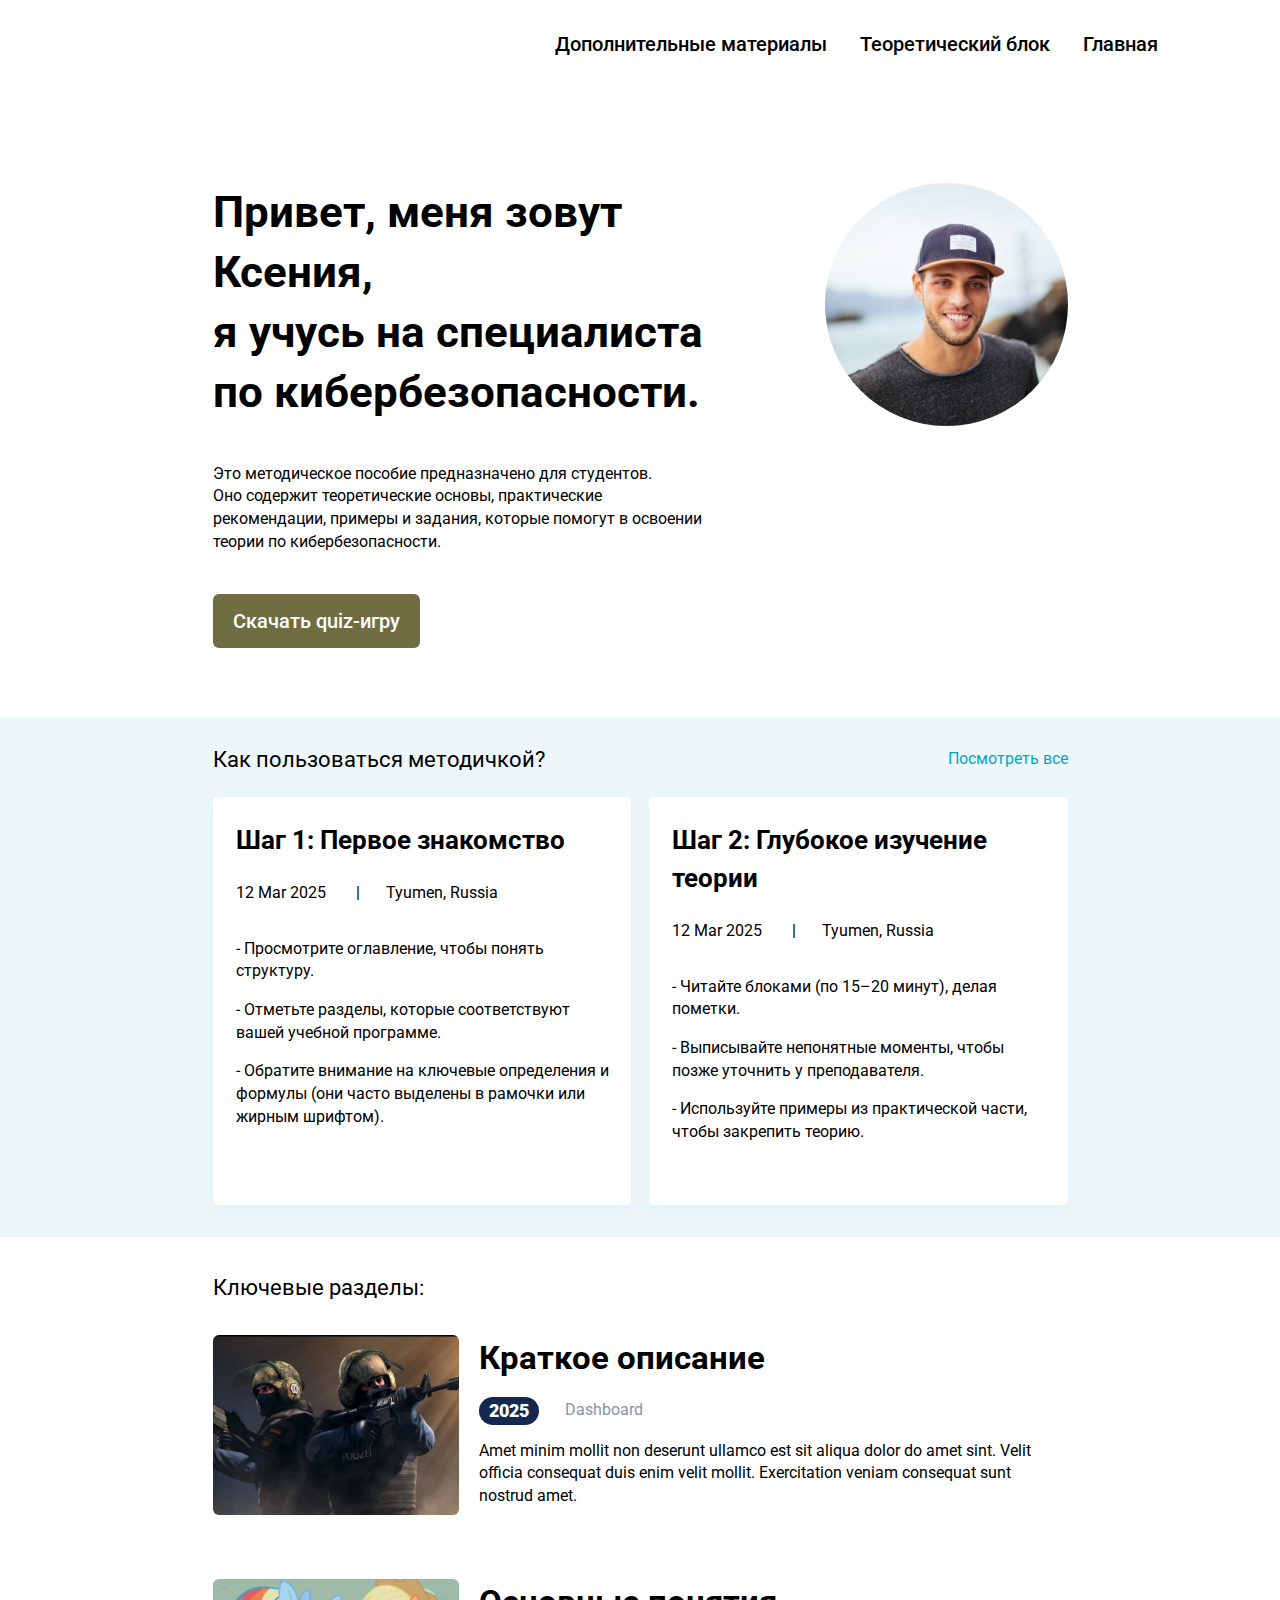
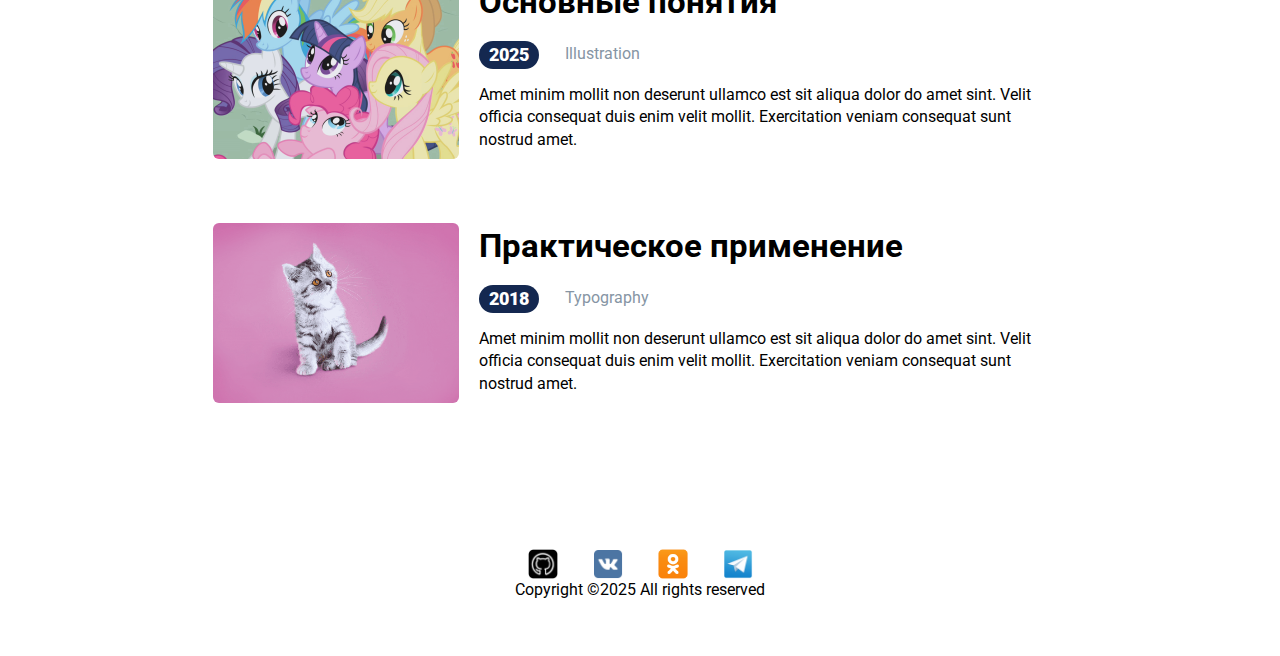
==== index.html @ ff219094 "Add files via upload" ====
<!DOCTYPE html>
<html lang="en">

<head>
  <meta charset="UTF-8" />
  <meta http-equiv="X-UA-Compatible" content="IE=edge" />
  <meta name="viewport" content="width=device-width, initial-scale=1.0" />
  <link rel="preconnect" href="https://fonts.googleapis.com" />
  <link rel="preconnect" href="https://fonts.gstatic.com" crossorigin />
  <link href="https://fonts.googleapis.com/css2?family=Roboto:wght@400;500;700;900&display=swap" rel="stylesheet" />
  <link rel="stylesheet" href="css/normalize.css" />
  <link rel="stylesheet" href="css/style.css" />
  <title>Портфолио</title>
</head>

<body>
  <div class="wrapper">
    <header class="header">
      <div class="container header__container">
        <nav class="nav">
          <ul class="nav__list">
            <li class="nav__item">
              <a href="work.html" class="nav__link">Дополнительные материалы</a>
            </li>
            <li class="nav__item">
              <a href="blog.html" class="nav__link">Теоретический блок</a>
            </li>
            <li class="nav__item">
              <a href="index.html" class="nav__link">Главная</a>
            </li>
          </ul>
        </nav>
        <div class="header__burger">
          <div class="header__burger-el"></div>
        </div>
      </div>
    </header>
    <main class="main">
      <section class="about">
        <div class="container about__container">
          <div class="about__info">
            <h1 class="title about__title">
              Привет, меня зовут Ксения, <br />
              я учусь на специалиста по кибербезопасности.
            </h1>
            <div class="about__desc">
              Это методическое пособие предназначено для студентов.
              <br />
              Оно содержит теоретические основы, практические 
              <br />
              рекомендации, примеры и задания, которые помогут в освоении теории по кибербезопасности. <br />
            </div>

            <button class="button">Скачать quiz-игру</button>
          </div>
          <div class="about__avatar">
            <img src="img/john.png" alt="avatar" class="about__img" />
          </div>
        </div>
      </section>
      <section class="recent-posts">
        <div class="container">
          <div class="recent-posts__top">
            <div class="section-title recents-posts__title">Как пользоваться методичкой?</div>
            <a href="#" class="recent-posts__title">Посмотреть все</a>
          </div>
          <div class="recent-posts__articles">
            <article class="recent-posts__article">
              <div class="recent-posts__subtitle"> <b>Шаг 1: Первое знакомство</b> </div>
              <div class="recent-posts__info">
                12 Mar 2025
                <span class="recent-posts__separator">|</span>Tyumen, Russia
              </div>
              <div class="recent-posts__text">
                 
                <p>- Просмотрите оглавление, чтобы понять структуру.  </p>
                <p>- Отметьте разделы, которые соответствуют вашей учебной программе.  </p>
                <p> - Обратите внимание на ключевые определения и формулы (они часто выделены в рамочки или жирным шрифтом).  </p>
              </div>
            </article>
            <article class="recent-posts__article">
              <div class="recent-posts__subtitle">
                <b>Шаг 2: Глубокое изучение теории  </b>
              </div>
              <div class="recent-posts__info">
                <div class="recent-posts__info">
                  12 Mar 2025
                  <span class="recent-posts__separator">|</span>Tyumen, Russia
                  
                </div>
                <div class="recent-posts__text">
                  <p>- Читайте блоками (по 15–20 минут), делая пометки.</p>
                  <p>- Выписывайте непонятные моменты, чтобы позже уточнить у преподавателя.</p>
                  <p>- Используйте примеры из практической части, чтобы закрепить теорию.</p>
                </div>
              </div>
            </article>
          </div>
        </div>
      </section>
      <section class="featured">
        <div class="container">
          <div class="section-title">Ключевые разделы:</div>
          <div class="fetured__works">
            <article class="work">
              <div class="work__img-wrap">
                <img src="img/work1.jpg" alt="" class="work__img" />
              </div>
              <div class="work__info">
                <a href="#" class="work__title">Краткое описание</a>
                <div class="work__subtitle">
                  <div class="work__date">2025</div>
                  <div class="work__category">Dashboard</div>
                </div>
                <div class="work__text">
                  Amet minim mollit non deserunt ullamco est sit aliqua dolor
                  do amet sint. Velit officia consequat duis enim velit
                  mollit. Exercitation veniam consequat sunt nostrud amet.
                </div>
              </div>
            </article>
            <article class="work">
              <div class="work__img-wrap">
                <img src="img/work2.png" alt="" class="work__img" />
              </div>
              <div class="work__info">
                <a href="#" class="work__title">Основные понятия</a>
                <div class="work__subtitle">
                  <div class="work__date">2025</div>
                  <div class="work__category">Illustration</div>
                </div>
                <div class="work__text">
                  Amet minim mollit non deserunt ullamco est sit aliqua dolor
                  do amet sint. Velit officia consequat duis enim velit
                  mollit. Exercitation veniam consequat sunt nostrud amet.
                </div>
              </div>
            </article>
            <article class="work">
              <div class="work__img-wrap">
                <img src="img/work3.png" alt="" class="work__img" />
              </div>
              <div class="work__info">
                <a href="#" class="work__title">Практическое применение</a>
                <div class="work__subtitle">
                  <div class="work__date">2018</div>
                  <div class="work__category">Typography</div>
                </div>
                <div class="work__text">
                  Amet minim mollit non deserunt ullamco est sit aliqua dolor
                  do amet sint. Velit officia consequat duis enim velit
                  mollit. Exercitation veniam consequat sunt nostrud amet.
                </div>
              </div>
            </article>
          </div>
        </div>
      </section>
    </main>
    <footer class="footer container">

      <ul class="social__list">
        <li class="social__item ">
          <a href="#" class="social__link github">github</a>
        </li>
        <li class="social__item ">
          <a href="#" class="social__link vk">vk</a>
        </li>
        <li class="social__item ">
          <a href="#" class="social__link ok">ok</a>
        </li>
        <li class="social__item ">
          <a href="#" class="social__link telegram">telegram</a>
        </li>
      </ul>
      <div class="footer__text">
        Copyright ©2025 All rights reserved
      </div>
  </div>

  </footer>
  </div>
</body>

</html>
---- css/style.css ----
s* {
  box-sizing: border-box;
}

html,
body {
  margin: 0;
  padding: 0;
  height: 100%;
  width: 100%;
}

body {
  font-family: "Roboto", sans-serif;
  font-size: 16px;
  line-height: 1.42;
}

ul,
li {
  list-style: none;
  padding: 0;
  margin: 0;
}

a {
  text-decoration: none;
  color: #000000;
}

h1,
h2,
h3 {
  margin: 0;
}

.wrapper {
  min-height: 100%;
  overflow: hidden;
  display: flex;
  flex-direction: column;

}

.main {
  flex: 1 1 auto;
}

.header {
  padding: 30px 0px;
}

.container {
  max-width: 855px;
  padding: 0 5px;
  margin: 0 auto;
}

.header__container {
  max-width: 1036px;
  display: flex;
  justify-content: end;
}

.nav__list {
  display: flex;
}

.nav__item {
  margin-left: 33px;
  font-style: normal;
  font-weight: 500;
  font-size: 20px;
}

.header__burger {
  width: 30px;
  height: 20px;
  display: none;
  align-items: center;
  margin-right: 18px;
}

.header__burger-el {
  height: 2px;
  width: 100%;
  background-color: #21243d;
  position: relative;
}

.header__burger-el::before,
.header__burger-el::after {
  content: "";
  height: 2px;
  width: 100%;
  background-color: #21243d;
  position: absolute;
}

.header__burger-el::before {
  top: -9px;
}

.header__burger-el::after {
  bottom: -9px;
}

@media (max-width: 480px) {
  .header {
    padding-top: 20px;
  }

  .nav {
    display: none;
  }

  .header__burger {
    display: flex;
  }
}

.title {
  font-style: normal;
  font-weight: bold;
  font-size: 44px;
  line-height: 136%;
}

.about {
  padding-bottom: 69px;
  padding-top: 95px;
}

.about__container {
  display: flex;
  margin: 0 auto;
}

.about__info {
  padding-right: 13.5%;
}

.about__desc {
  margin: 40px 0px;
}

.about__avatar {
  width: 243px;
  height: 243px;
  border-radius: 50%;
  overflow: hidden;
  flex-shrink: 0;
}

.about__img {
  width: 100%;
  height: 100%;
  object-fit: cover;
}

.button {
  border-style: none;
  background-color: rgb(112, 109, 67);
  color: #ffffff;
  font-style: normal;
  font-weight: 500;
  font-size: 20px;
  line-height: 1;
  border-radius: 6px;
  padding: 17px 20px;
}

.recent-posts {
  background-color: #edf7fa;
  padding: 27px 0px 32px;
}

.featured {
  padding: 35px 0px 63px;
}

@media (max-width: 480px) {
  .about__container {
    flex-direction: column-reverse;
    align-items: center;
  }

  .about__avatar {
    width: 170px;
    height: 170px;
  }

  .about__info {
    padding: 34px 18px 59px;
    text-align: center;
  }
}

.section-title {
  font-size: 400;
  font-size: 22px;
}

.recent-posts__top {
  display: flex;
  justify-content: space-between;
  align-items: center;
  margin-bottom: 22px;
}

.recent-posts__title {
  color: #00a8cc;
}

.recent-posts__articles {
  display: flex;
}

.recent-posts__info {
  padding-bottom: 17px;
}

.recent-posts__article {
  background-color: #ffffff;
  box-shadow: 0px 4px 10px rgba(187, 225, 250, 0.25);
  border-radius: 4px;
  width: 49%;
  margin-right: 2%;
  padding: 24px 21px 28px 23px;
}

.recent-posts__subtitle {
  font-size: 26px;
  line-height: 38px;
  padding-bottom: 23px;
}

.recent-posts__article:last-child {
  margin-right: 0;
}

.recent-posts__separator {
  margin-right: 26px;
  margin-left: 26px;
}

@media (max-width: 480px) {
  .recent-posts__top {
    justify-content: center;
    margin-bottom: 18px;
  }

  .recent-posts__link {
    display: none;
  }

  .recent-posts__articles {
    flex-direction: column;
    padding: 0px 5px 38px;
  }

  .recent-posts__article {
    width: 100%;
    margin-right: 0;
    padding: 12px 20px 22px;
    margin-bottom: 17px;
  }
}

.recent-posts__article:last-child {
  margin-bottom: 0;
}

.section-title {
  font-size: 22px;
}

.work {
  display: flex;
  padding-top: 32px;
  padding-bottom: 32px;
}

.work__img-wrap {
  max-width: 246px;
  height: 180px;
  overflow: hidden;
  border-radius: 6px;
  flex-shrink: 0;
}

.work__img {
  width: 100%;
  height: 100%;
  object-fit: cover;
}

.work__info {
  margin-left: 20px;
}

.work__title {
  font-size: 33px;
  font-weight: bold;
}

.work__subtitle {
  display: flex;
  margin-right: 32px;
  align-items: center;
  padding: 15px 0px 15px;
}

.work__date {
  margin-right: 26px;
  background-color: #142850;
  border-radius: 16px;
  color: #ffffff;
  font-weight: 900;
  font-size: 18px;
  padding: 1px 10px;
}

.work__category {
  color: #8695a4;
}

@media (max-width: 480px) {
  .fetured__works {
    display: flex;
    overflow: auto;
  }

  .work {
    padding: 0px 0px 20px;
    flex-direction: column;
    max-width: 339px;
    flex-shrink: 0;
    margin: 0px 13px;
  }

  .work__img-wrap {
    max-width: 100%;
    height: 230px;
    overflow: hidden;
    border-radius: 6px;
  }
}

.blog__title {
  color: #21243D;

}

.blog__article {
  margin-bottom: 55px;

}

.blog__container {
  margin-bottom: 55px;
}

.blog__subtitle {

  font-size: 30px;
  color: #21243D;
}

.blog__info {
  padding: 16px 0px 16px;
}

.blog__info--grey {
  color: #8695A4;
}

.blog__separator {
  padding: 0px 20px 0px;
}

.footer {
  display: flex;
  flex-direction: column;
  align-items: center;
  justify-content: center;
  padding: 51px 0px 54px;
}

.social__list {
  display: flex;
}

.social__item {
  margin-right: 35px;
  width: 30px;
  height: 30px;
  overflow: hidden;
}

.social__item:last-child {
  margin-right: 0;
}

.social__link {
  display: block;
  width: 100%;
  height: 100%;
  background-repeat: no-repeat;
  background-size: cover;
  font-size: 0;
}

.github {
  background-image: url(../img/github.png);
}

.vk {
  background-image: url(../img/vk.png);
}

.ok {
  background-image: url(../img/ok.png);
}

.telegram {
  background-image: url(../img/telegram.png);
}
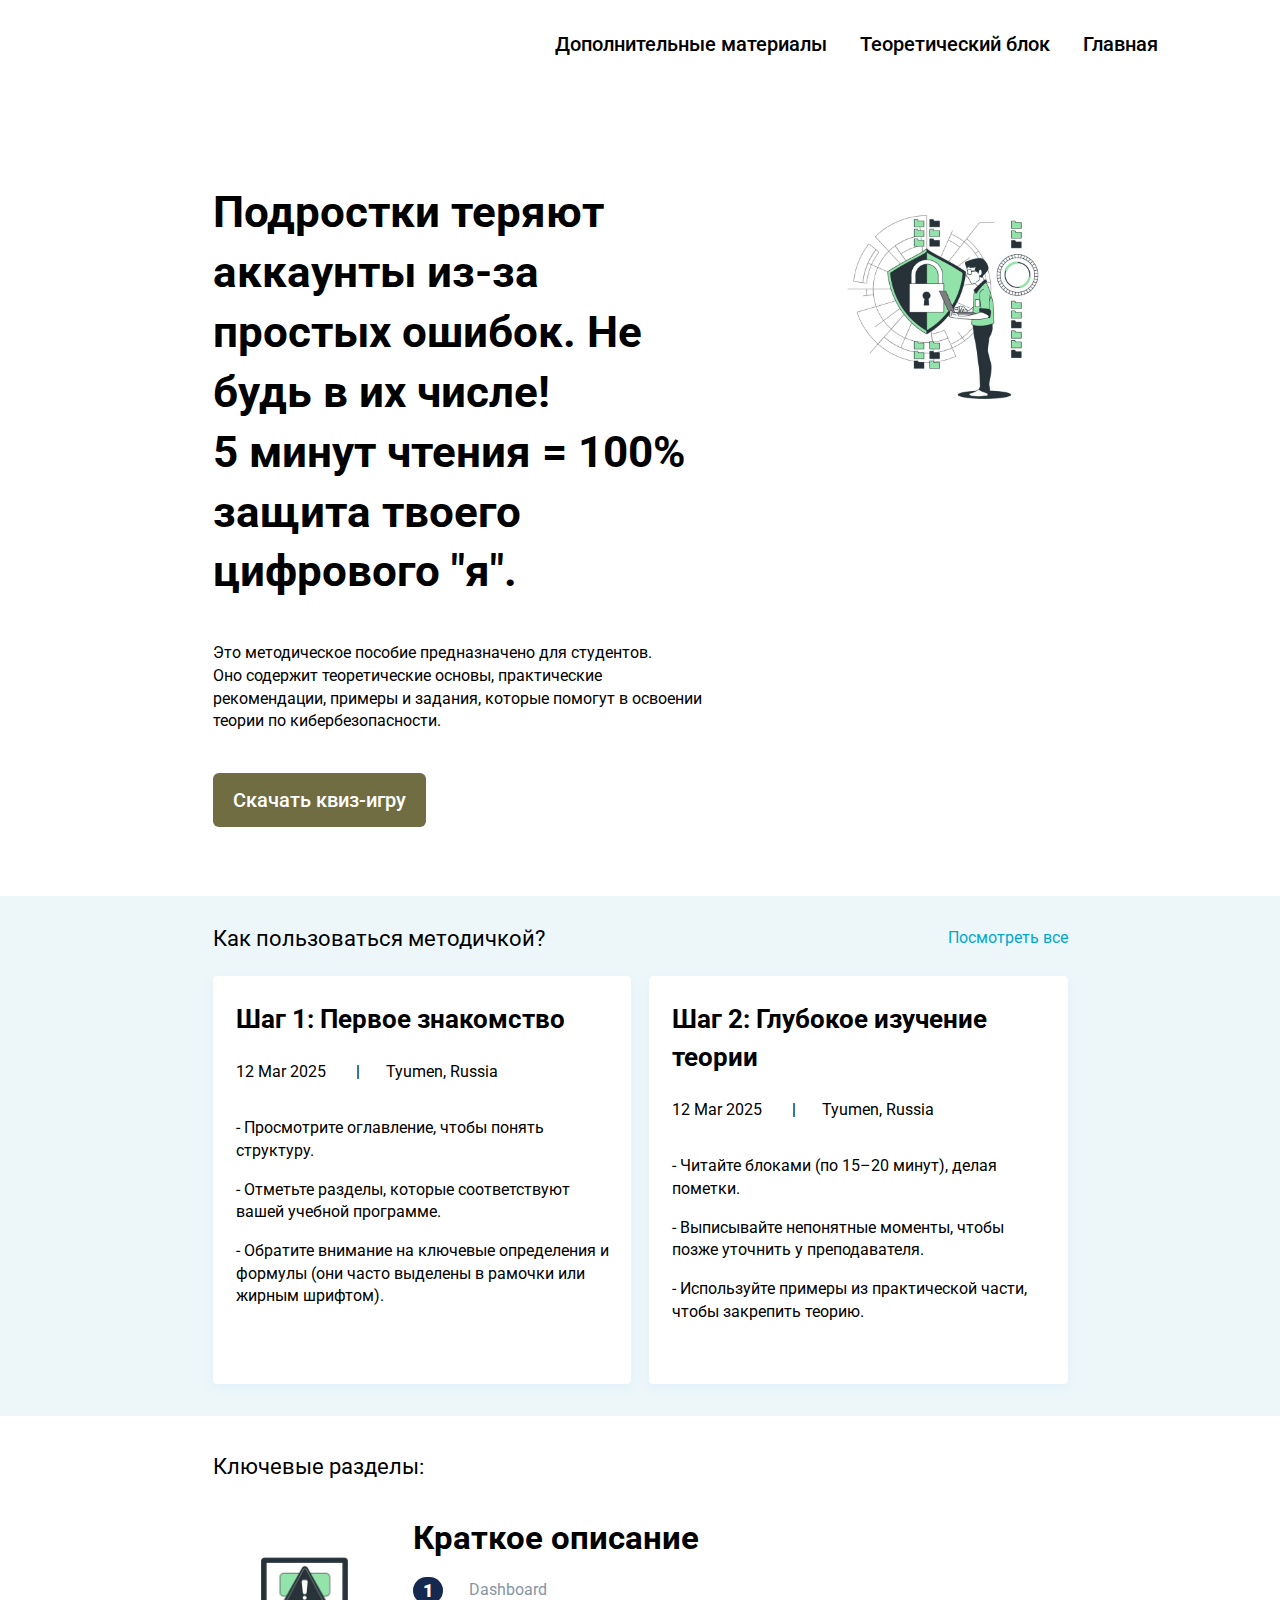
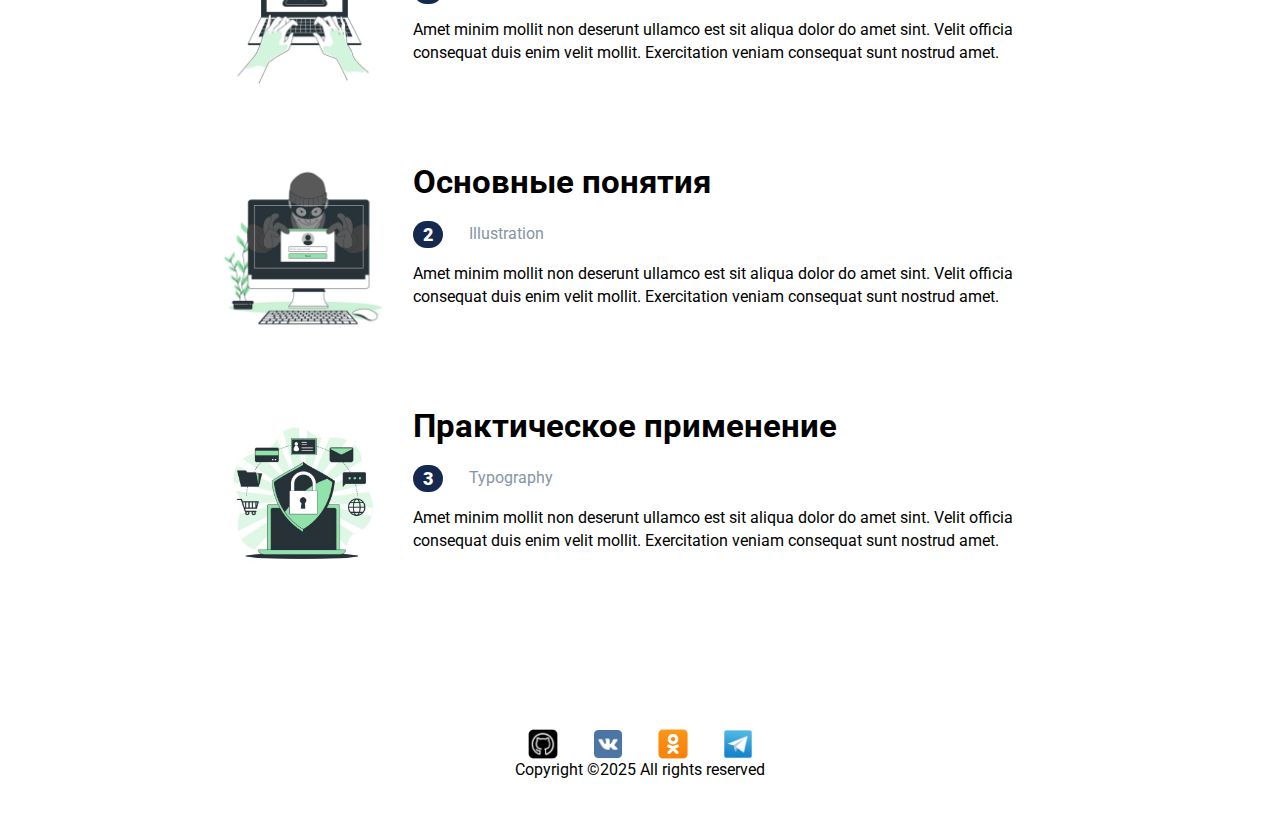
==== commit a693abee: "Add files via upload" ====
--- a/index.html
+++ b/index.html
@@ -10,7 +10,7 @@
   <link href="https://fonts.googleapis.com/css2?family=Roboto:wght@400;500;700;900&display=swap" rel="stylesheet" />
   <link rel="stylesheet" href="css/normalize.css" />
   <link rel="stylesheet" href="css/style.css" />
-  <title>Портфолио</title>
+  <title>Хакни меня, если сможешь!</title>
 </head>
 
 <body>
@@ -40,21 +40,23 @@
         <div class="container about__container">
           <div class="about__info">
             <h1 class="title about__title">
-              Привет, меня зовут Ксения, <br />
-              я учусь на специалиста по кибербезопасности.
+              Подростки теряют аккаунты из-за простых ошибок.
+              Не будь в их числе!
+               <br />
+               5 минут чтения = 100% защита твоего цифрового "я".
             </h1>
             <div class="about__desc">
               Это методическое пособие предназначено для студентов.
               <br />
-              Оно содержит теоретические основы, практические 
+              Оно содержит теоретические основы, практические
               <br />
               рекомендации, примеры и задания, которые помогут в освоении теории по кибербезопасности. <br />
             </div>
 
-            <button class="button">Скачать quiz-игру</button>
+            <button class="button">Скачать квиз-игру</button>
           </div>
           <div class="about__avatar">
-            <img src="img/john.png" alt="avatar" class="about__img" />
+            <img src="img/kb.jpg" alt="avatar" class="about__img" />
           </div>
         </div>
       </section>
@@ -72,21 +74,22 @@
                 <span class="recent-posts__separator">|</span>Tyumen, Russia
               </div>
               <div class="recent-posts__text">
-                 
-                <p>- Просмотрите оглавление, чтобы понять структуру.  </p>
-                <p>- Отметьте разделы, которые соответствуют вашей учебной программе.  </p>
-                <p> - Обратите внимание на ключевые определения и формулы (они часто выделены в рамочки или жирным шрифтом).  </p>
+
+                <p>- Просмотрите оглавление, чтобы понять структуру. </p>
+                <p>- Отметьте разделы, которые соответствуют вашей учебной программе. </p>
+                <p> - Обратите внимание на ключевые определения и формулы (они часто выделены в рамочки или жирным
+                  шрифтом). </p>
               </div>
             </article>
             <article class="recent-posts__article">
               <div class="recent-posts__subtitle">
-                <b>Шаг 2: Глубокое изучение теории  </b>
+                <b>Шаг 2: Глубокое изучение теории </b>
               </div>
               <div class="recent-posts__info">
                 <div class="recent-posts__info">
                   12 Mar 2025
                   <span class="recent-posts__separator">|</span>Tyumen, Russia
-                  
+
                 </div>
                 <div class="recent-posts__text">
                   <p>- Читайте блоками (по 15–20 минут), делая пометки.</p>
@@ -104,12 +107,12 @@
           <div class="fetured__works">
             <article class="work">
               <div class="work__img-wrap">
-                <img src="img/work1.jpg" alt="" class="work__img" />
+                <img src="img/kb1.jpg" alt="" class="work__img" />
               </div>
               <div class="work__info">
                 <a href="#" class="work__title">Краткое описание</a>
                 <div class="work__subtitle">
-                  <div class="work__date">2025</div>
+                  <div class="work__date">1</div>
                   <div class="work__category">Dashboard</div>
                 </div>
                 <div class="work__text">
@@ -121,12 +124,12 @@
             </article>
             <article class="work">
               <div class="work__img-wrap">
-                <img src="img/work2.png" alt="" class="work__img" />
+                <img src="img/kb2.jpg" alt="" class="work__img" />
               </div>
               <div class="work__info">
                 <a href="#" class="work__title">Основные понятия</a>
                 <div class="work__subtitle">
-                  <div class="work__date">2025</div>
+                  <div class="work__date">2</div>
                   <div class="work__category">Illustration</div>
                 </div>
                 <div class="work__text">
@@ -138,12 +141,12 @@
             </article>
             <article class="work">
               <div class="work__img-wrap">
-                <img src="img/work3.png" alt="" class="work__img" />
+                <img src="img/kb3.jpg" alt="" class="work__img" />
               </div>
               <div class="work__info">
                 <a href="#" class="work__title">Практическое применение</a>
                 <div class="work__subtitle">
-                  <div class="work__date">2018</div>
+                  <div class="work__date">3</div>
                   <div class="work__category">Typography</div>
                 </div>
                 <div class="work__text">
